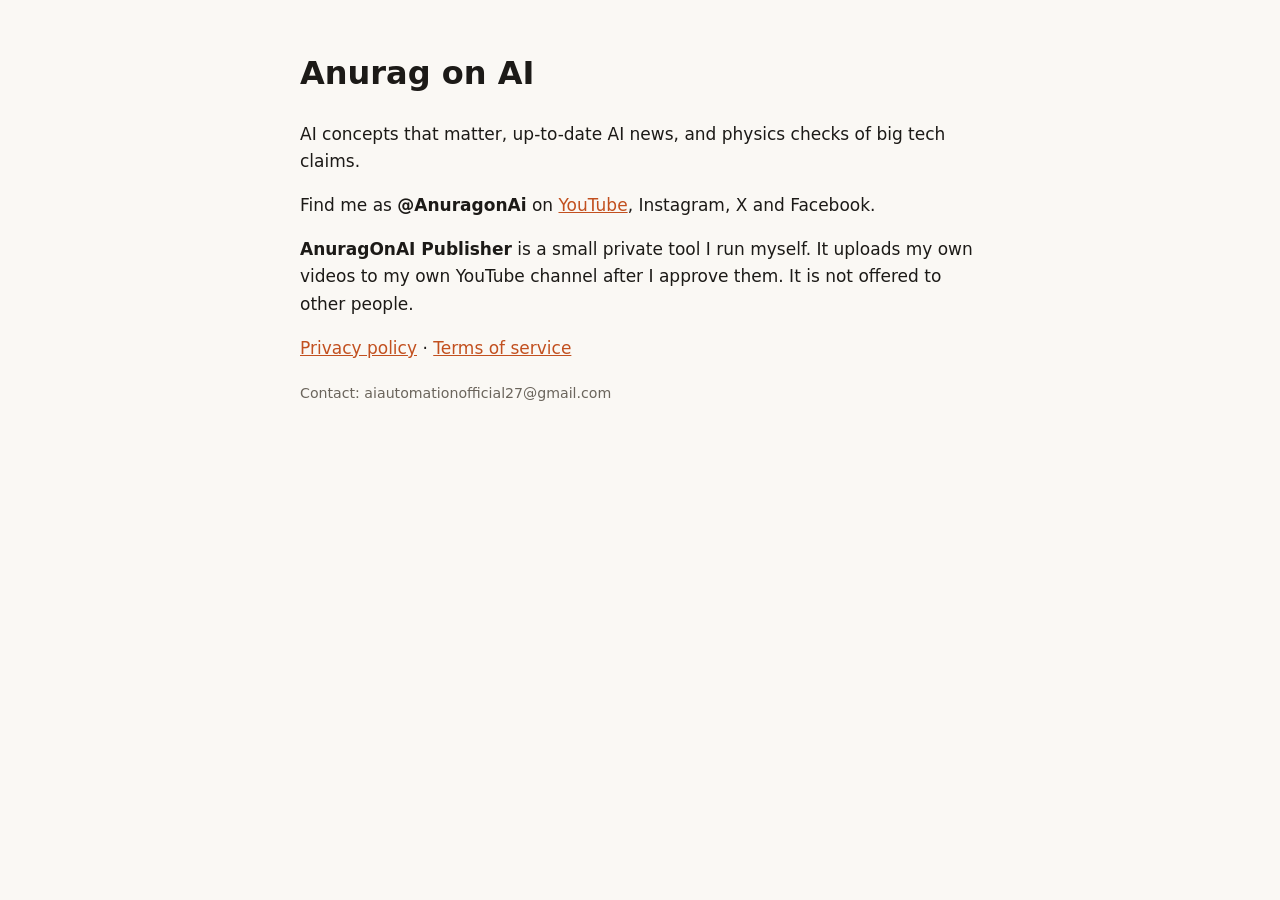
==== index.html @ 97a0ee50 "AnuragOnAI site: homepage, privacy policy, terms" ====
<!doctype html><html lang="en"><head><meta charset="utf-8"><meta name="viewport" content="width=device-width,initial-scale=1">
<title>Anurag on AI</title>
<style>body{font:17px/1.6 system-ui,sans-serif;max-width:680px;margin:48px auto;padding:0 20px;color:#1c1a17;background:#faf8f4}h1{font-size:32px}a{color:#c2501f}small{color:#6b655c}</style></head><body>
<h1>Anurag on AI</h1>
<p>AI concepts that matter, up-to-date AI news, and physics checks of big tech claims.</p>
<p>Find me as <strong>@AnuragonAi</strong> on <a href="https://www.youtube.com/@AnuragonAi">YouTube</a>, Instagram, X and Facebook.</p>
<p><strong>AnuragOnAI Publisher</strong> is a small private tool I run myself. It uploads my own videos to my own YouTube channel after I approve them. It is not offered to other people.</p>
<p><a href="privacy.html">Privacy policy</a> · <a href="terms.html">Terms of service</a></p>
<small>Contact: aiautomationofficial27@gmail.com</small></body></html>
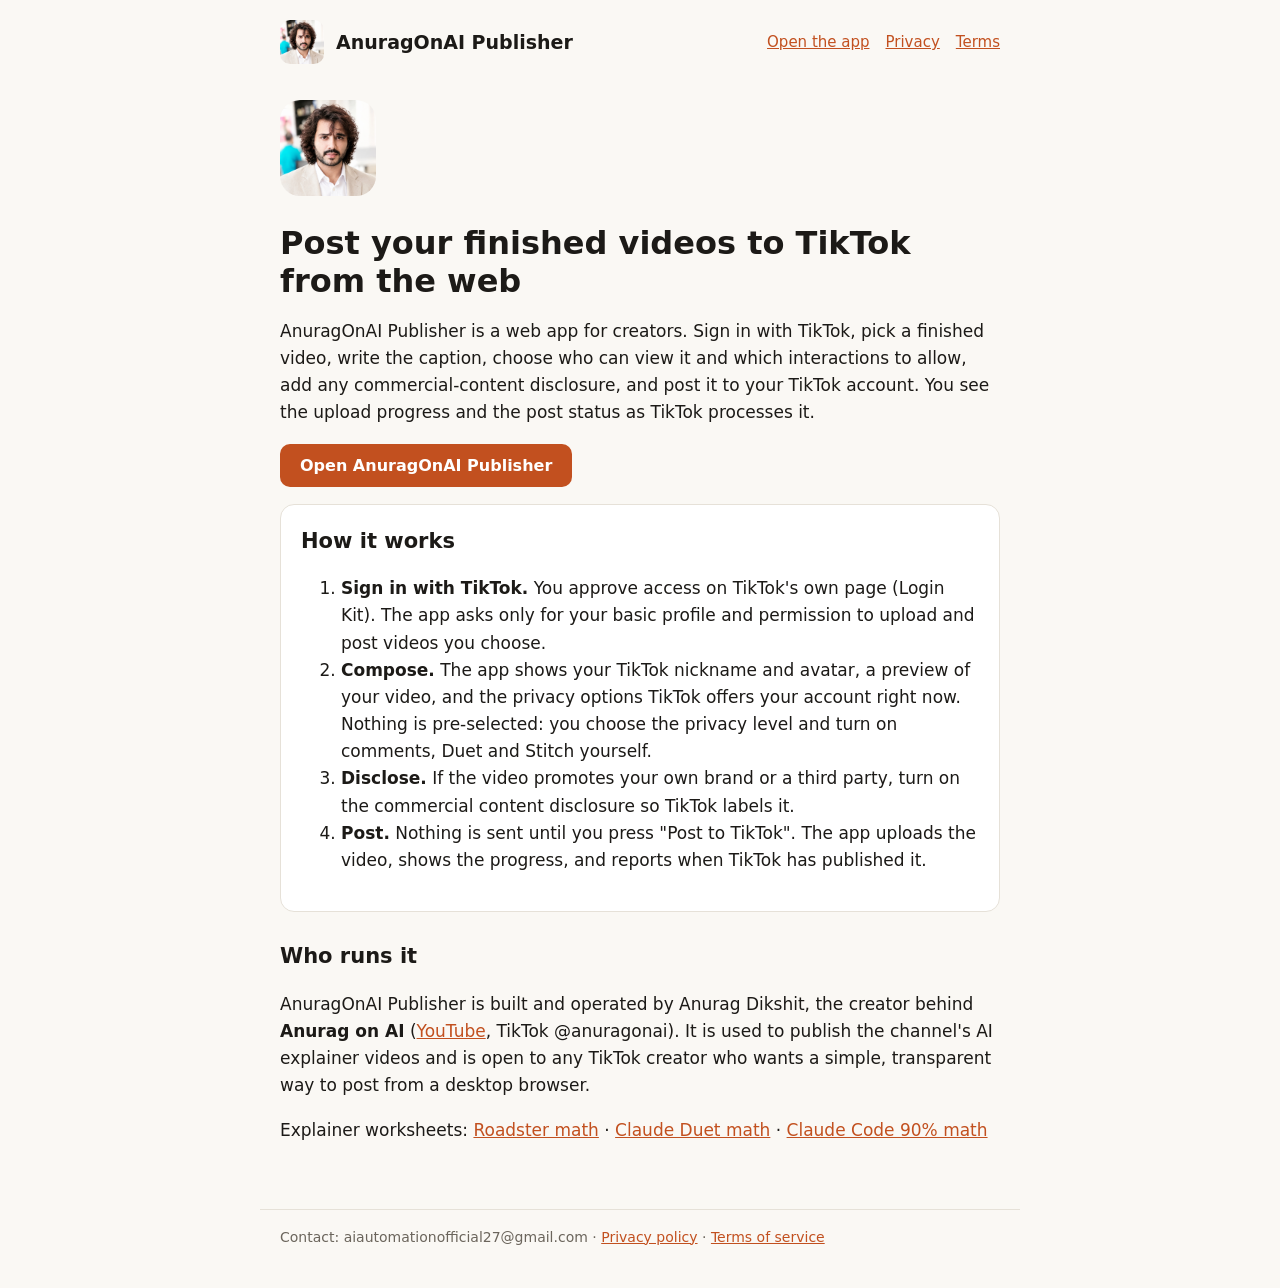
==== commit 01bd611e: "AnuragOnAI Publisher web app for TikTok + one icon as logo/favicon on every page Co-Authored-By: Cla" ====
--- a/index.html
+++ b/index.html
@@ -1,9 +1,27 @@
 <!doctype html><html lang="en"><head><meta charset="utf-8"><meta name="viewport" content="width=device-width,initial-scale=1">
-<title>Anurag on AI</title>
-<style>body{font:17px/1.6 system-ui,sans-serif;max-width:680px;margin:48px auto;padding:0 20px;color:#1c1a17;background:#faf8f4}h1{font-size:32px}a{color:#c2501f}small{color:#6b655c}</style></head><body>
-<h1>Anurag on AI</h1>
-<p>AI concepts that matter, up-to-date AI news, and physics checks of big tech claims.</p>
-<p>Find me as <strong>@AnuragonAi</strong> on <a href="https://www.youtube.com/@AnuragonAi">YouTube</a>, Instagram, X and Facebook.</p>
-<p><strong>AnuragOnAI Publisher</strong> is a small private tool I run myself. It uploads my own videos to my own YouTube channel after I approve them. It is not offered to other people.</p>
-<p><a href="privacy.html">Privacy policy</a> · <a href="terms.html">Terms of service</a></p>
-<small>Contact: aiautomationofficial27@gmail.com</small></body></html>
+<title>AnuragOnAI Publisher</title>
+<meta name="description" content="AnuragOnAI Publisher: sign in with TikTok and post your finished videos to your TikTok account, with the privacy, interaction and disclosure settings you choose.">
+<link rel="icon" href="favicon.ico" sizes="48x48"><link rel="icon" type="image/png" sizes="32x32" href="favicon-32.png"><link rel="apple-touch-icon" href="apple-touch-icon.png">
+<link rel="stylesheet" href="site.css"></head><body>
+<header class="top"><img class="logo" src="logo-256.png" alt="AnuragOnAI Publisher icon"><a class="brand" href="./">AnuragOnAI Publisher</a>
+<nav><a href="publisher/">Open the app</a><a href="privacy.html">Privacy</a><a href="terms.html">Terms</a></nav></header>
+<main>
+<img class="hero-icon" src="logo-256.png" alt="">
+<h1>Post your finished videos to TikTok from the web</h1>
+<p>AnuragOnAI Publisher is a web app for creators. Sign in with TikTok, pick a finished video, write the caption, choose who can view it and which interactions to allow, add any commercial-content disclosure, and post it to your TikTok account. You see the upload progress and the post status as TikTok processes it.</p>
+<p><a class="btn" href="publisher/">Open AnuragOnAI Publisher</a></p>
+<div class="card">
+<h2 style="margin-top:0">How it works</h2>
+<ol>
+<li><strong>Sign in with TikTok.</strong> You approve access on TikTok's own page (Login Kit). The app asks only for your basic profile and permission to upload and post videos you choose.</li>
+<li><strong>Compose.</strong> The app shows your TikTok nickname and avatar, a preview of your video, and the privacy options TikTok offers your account right now. Nothing is pre-selected: you choose the privacy level and turn on comments, Duet and Stitch yourself.</li>
+<li><strong>Disclose.</strong> If the video promotes your own brand or a third party, turn on the commercial content disclosure so TikTok labels it.</li>
+<li><strong>Post.</strong> Nothing is sent until you press "Post to TikTok". The app uploads the video, shows the progress, and reports when TikTok has published it.</li>
+</ol>
+</div>
+<h2>Who runs it</h2>
+<p>AnuragOnAI Publisher is built and operated by Anurag Dikshit, the creator behind <strong>Anurag on AI</strong> (<a href="https://www.youtube.com/@AnuragonAi">YouTube</a>, TikTok @anuragonai). It is used to publish the channel's AI explainer videos and is open to any TikTok creator who wants a simple, transparent way to post from a desktop browser.</p>
+<p>Explainer worksheets: <a href="roadster-math.html">Roadster math</a> · <a href="duet-math.html">Claude Duet math</a> · <a href="claude-code-90-math.html">Claude Code 90% math</a></p>
+</main>
+<footer>Contact: aiautomationofficial27@gmail.com · <a href="privacy.html">Privacy policy</a> · <a href="terms.html">Terms of service</a></footer>
+</body></html>
--- a/site.css
+++ b/site.css
@@ -0,0 +1,20 @@
+:root{--ink:#1c1a17;--muted:#6b655c;--bg:#faf8f4;--card:#fff;--line:#e6e1d8;--accent:#c2501f;--accent-ink:#fff;--ok:#2f7d4f;--warn:#9a5b00;--bad:#b3261e}
+*{box-sizing:border-box}
+body{font:17px/1.6 system-ui,-apple-system,"Segoe UI",sans-serif;margin:0;color:var(--ink);background:var(--bg)}
+a{color:var(--accent)}
+.top{display:flex;align-items:center;gap:12px;max-width:760px;margin:0 auto;padding:20px 20px 0}
+.top img.logo{width:44px;height:44px;border-radius:10px}
+.top .brand{font-weight:700;font-size:19px;text-decoration:none;color:var(--ink)}
+.top nav{margin-left:auto;display:flex;gap:16px;font-size:15px}
+main{max-width:760px;margin:0 auto;padding:12px 20px 48px}
+h1{font-size:32px;line-height:1.2;margin:28px 0 12px}
+h2{font-size:21px;margin:28px 0 8px}
+small,.muted{color:var(--muted)}
+footer{max-width:760px;margin:0 auto;padding:16px 20px 40px;color:var(--muted);font-size:14px;border-top:1px solid var(--line)}
+.card{background:var(--card);border:1px solid var(--line);border-radius:14px;padding:20px;margin:16px 0}
+.btn{display:inline-flex;align-items:center;gap:8px;border:0;border-radius:10px;padding:12px 20px;font:600 16px system-ui,sans-serif;cursor:pointer;background:var(--accent);color:var(--accent-ink);text-decoration:none}
+.btn.dark{background:#111;color:#fff}
+.btn.ghost{background:transparent;color:var(--ink);border:1px solid var(--line)}
+.btn:disabled{opacity:.45;cursor:not-allowed}
+.hero-icon{width:96px;height:96px;border-radius:20px;display:block;margin-top:24px}
+@media (max-width:520px){.top nav{gap:10px;font-size:14px}h1{font-size:26px}}
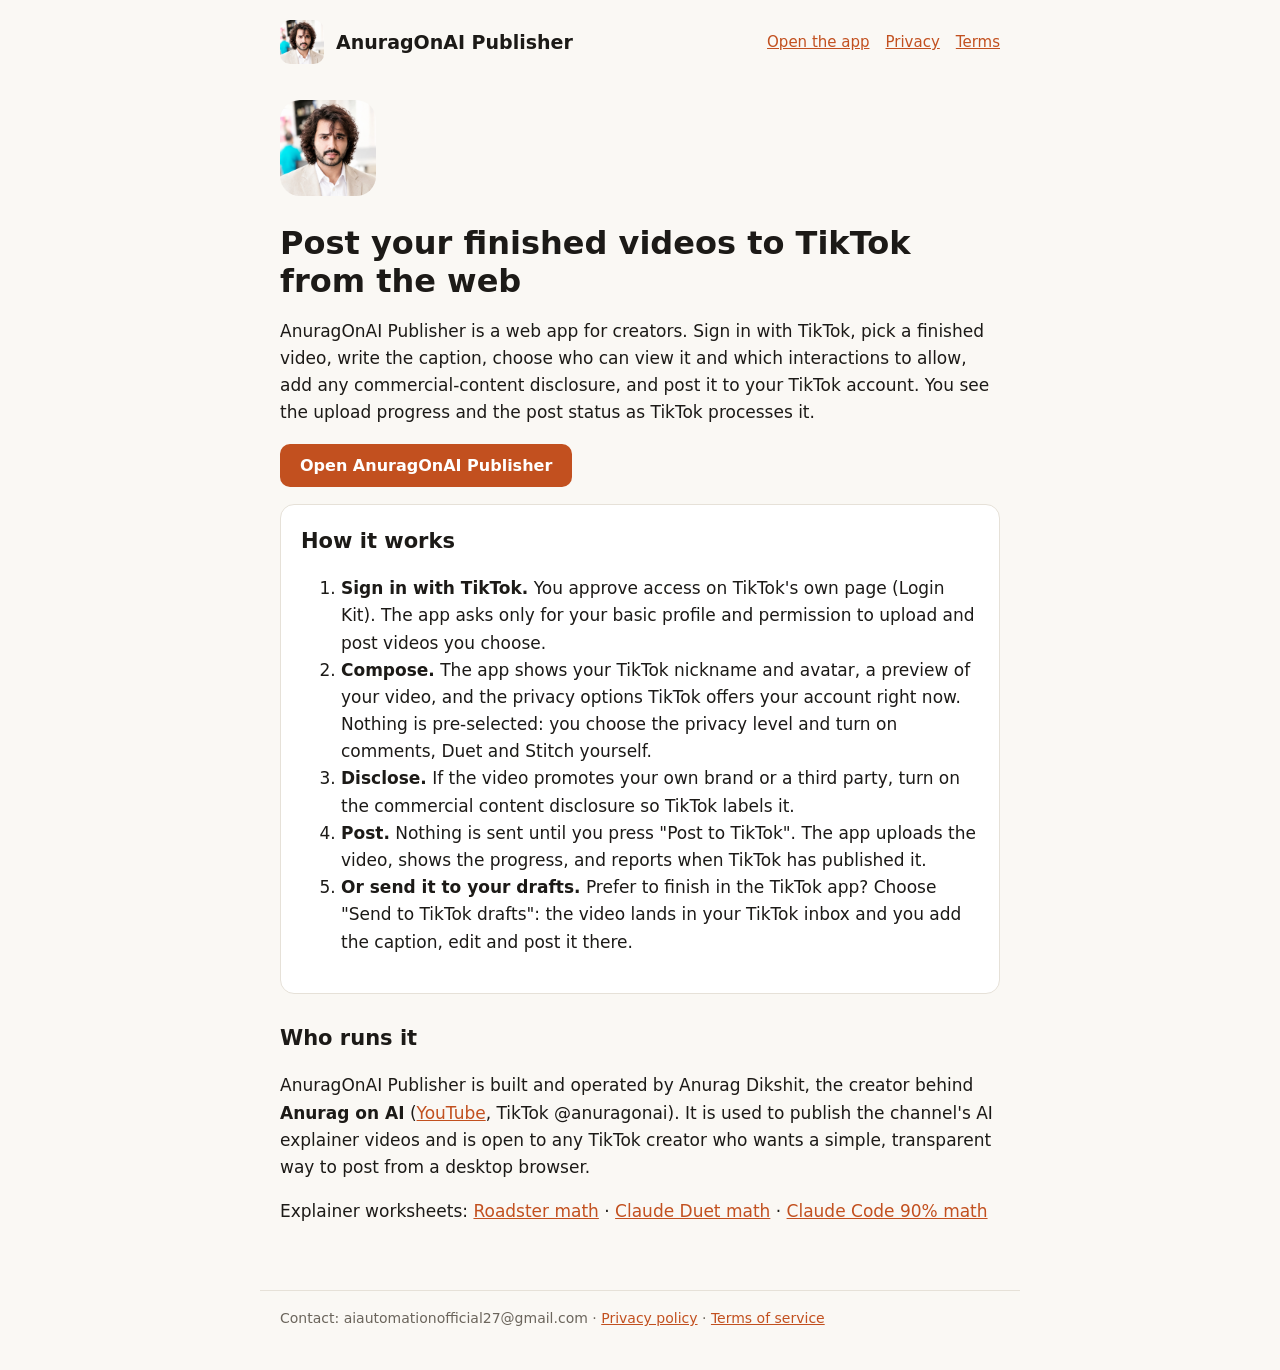
==== commit 9cb6abf2: "Publisher: Send to TikTok drafts mode (video.upload) Co-Authored-By: Claude Opus 5.5 <noreply@anthro" ====
--- a/index.html
+++ b/index.html
@@ -17,6 +17,7 @@
 <li><strong>Compose.</strong> The app shows your TikTok nickname and avatar, a preview of your video, and the privacy options TikTok offers your account right now. Nothing is pre-selected: you choose the privacy level and turn on comments, Duet and Stitch yourself.</li>
 <li><strong>Disclose.</strong> If the video promotes your own brand or a third party, turn on the commercial content disclosure so TikTok labels it.</li>
 <li><strong>Post.</strong> Nothing is sent until you press "Post to TikTok". The app uploads the video, shows the progress, and reports when TikTok has published it.</li>
+<li><strong>Or send it to your drafts.</strong> Prefer to finish in the TikTok app? Choose "Send to TikTok drafts": the video lands in your TikTok inbox and you add the caption, edit and post it there.</li>
 </ol>
 </div>
 <h2>Who runs it</h2>
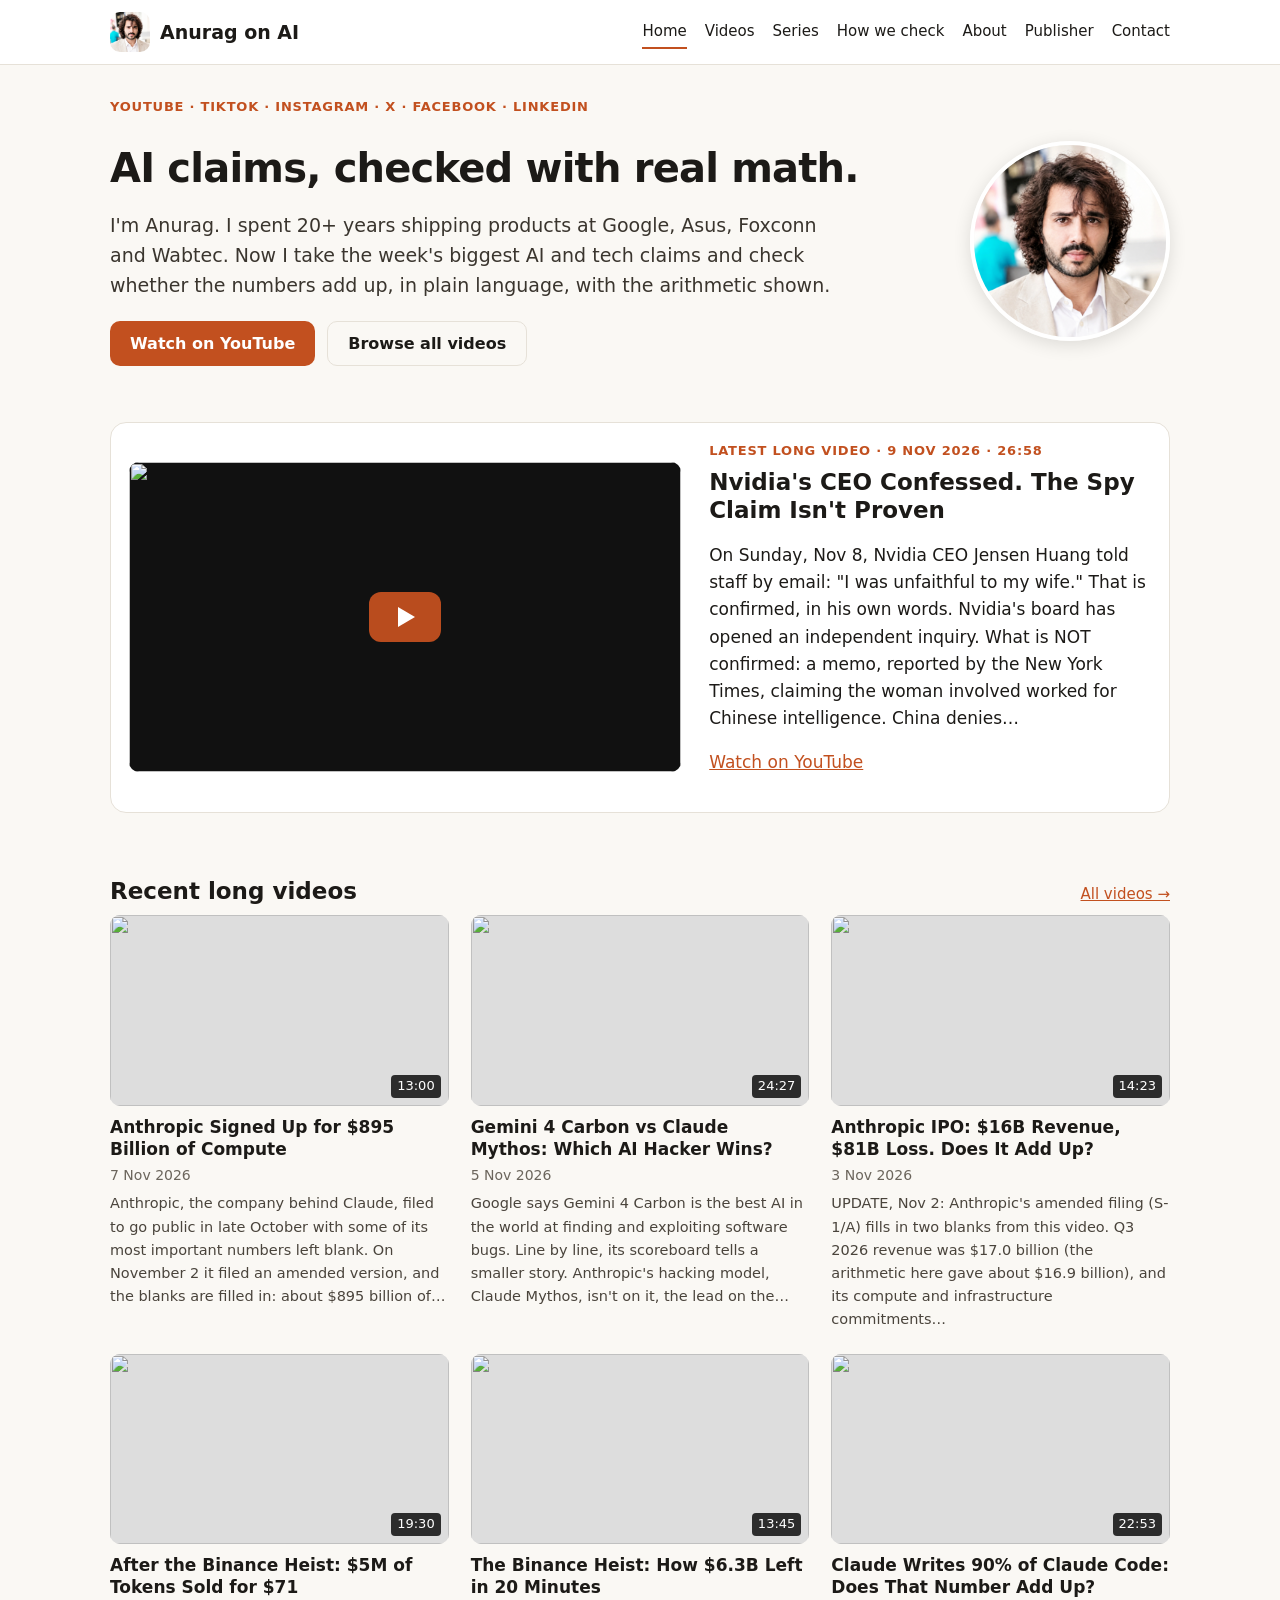
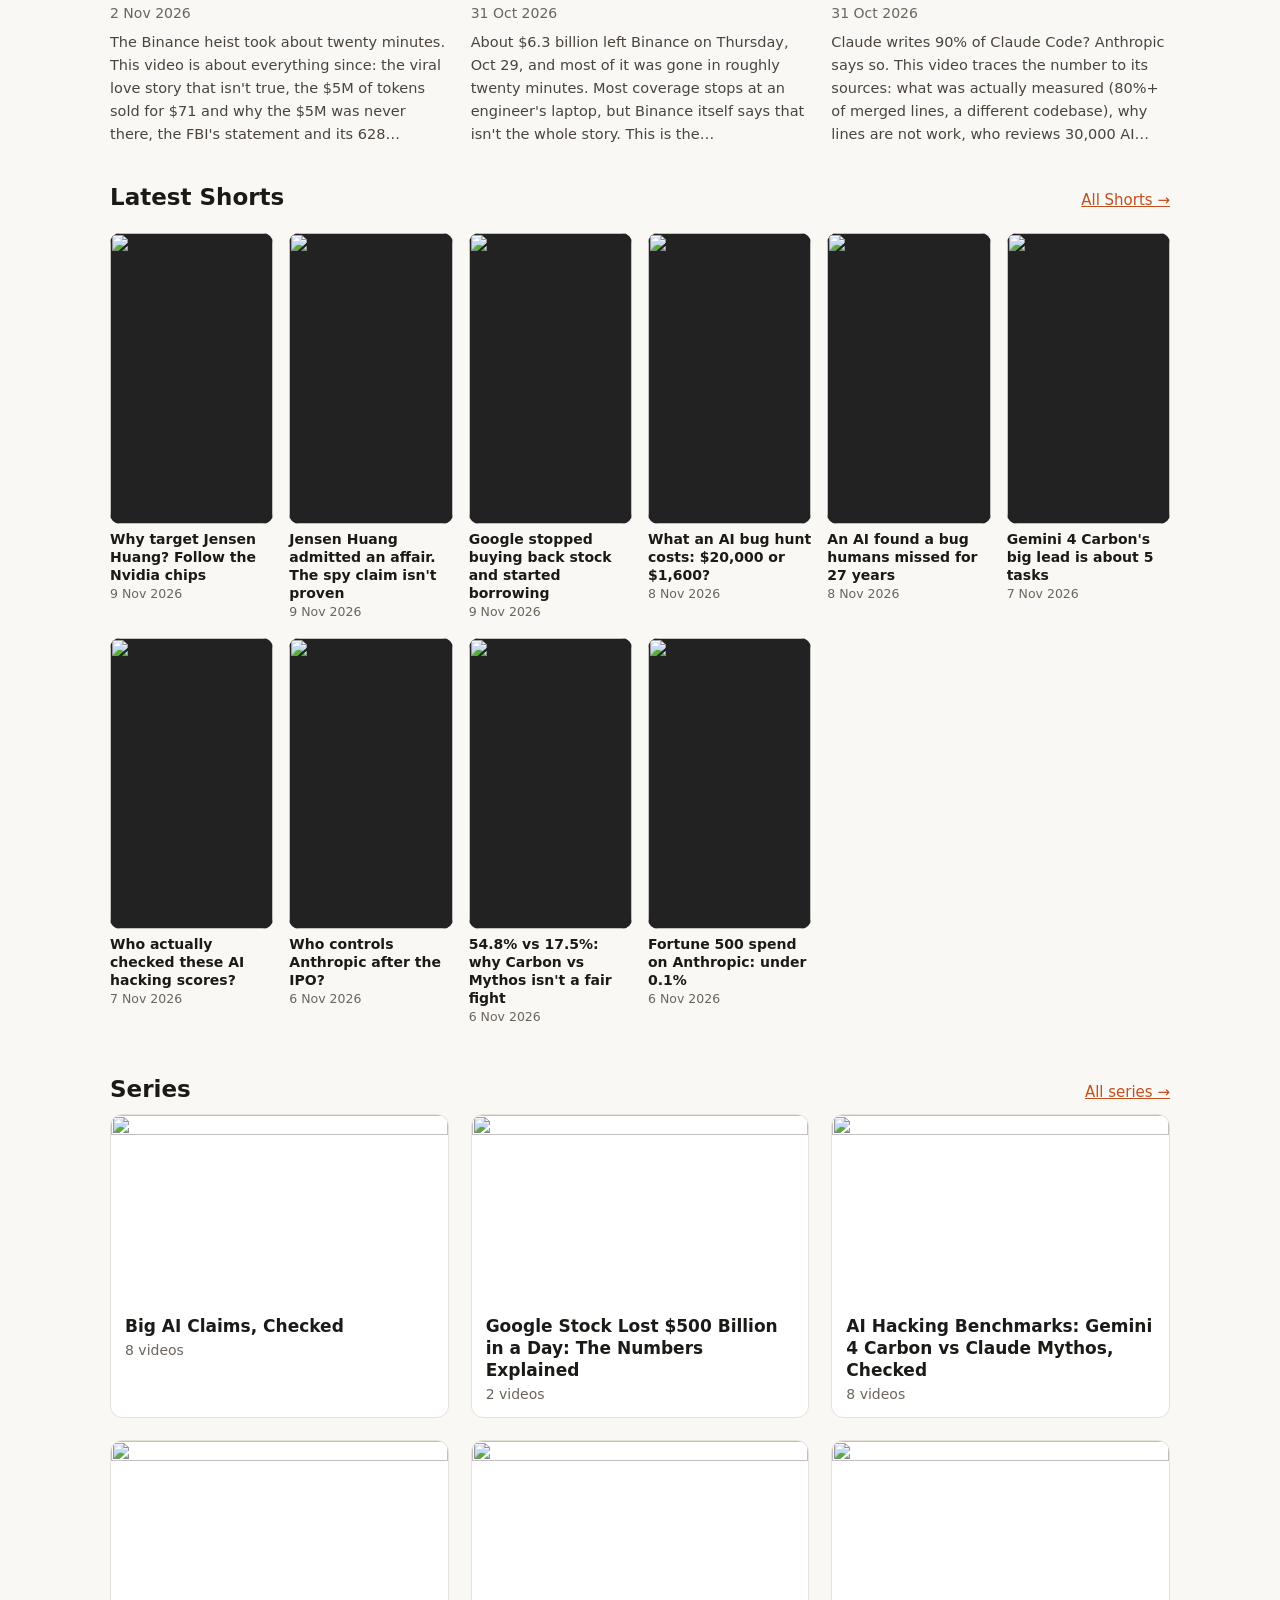
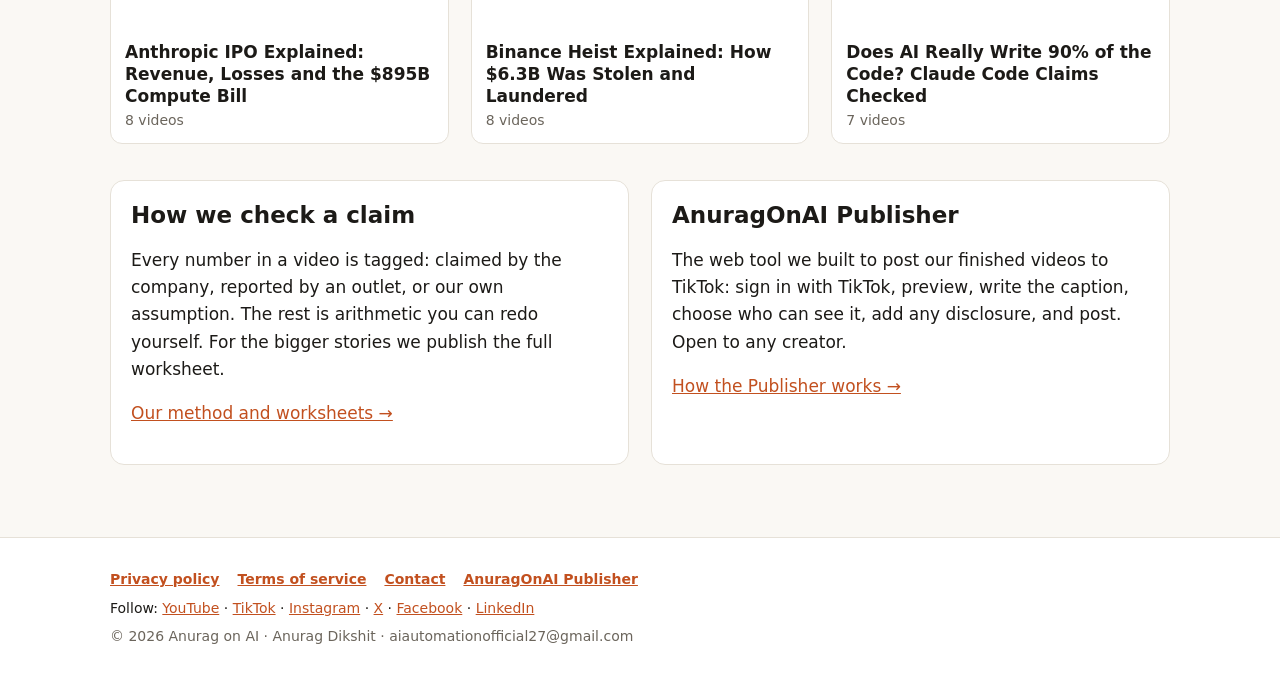
==== commit 4556191f: "Full multi-page site: home, videos, series, method, about, contact, Publisher page; shared header/fo" ====
--- a/index.html
+++ b/index.html
@@ -1,28 +1,16 @@
-<!doctype html><html lang="en"><head><meta charset="utf-8"><meta name="viewport" content="width=device-width,initial-scale=1">
-<title>AnuragOnAI Publisher</title>
-<meta name="description" content="AnuragOnAI Publisher: sign in with TikTok and post your finished videos to your TikTok account, with the privacy, interaction and disclosure settings you choose.">
-<link rel="icon" href="favicon.ico" sizes="48x48"><link rel="icon" type="image/png" sizes="32x32" href="favicon-32.png"><link rel="apple-touch-icon" href="apple-touch-icon.png">
-<link rel="stylesheet" href="site.css"></head><body>
-<header class="top"><img class="logo" src="logo-256.png" alt="AnuragOnAI Publisher icon"><a class="brand" href="./">AnuragOnAI Publisher</a>
-<nav><a href="publisher/">Open the app</a><a href="privacy.html">Privacy</a><a href="terms.html">Terms</a></nav></header>
-<main>
-<img class="hero-icon" src="logo-256.png" alt="">
-<h1>Post your finished videos to TikTok from the web</h1>
-<p>AnuragOnAI Publisher is a web app for creators. Sign in with TikTok, pick a finished video, write the caption, choose who can view it and which interactions to allow, add any commercial-content disclosure, and post it to your TikTok account. You see the upload progress and the post status as TikTok processes it.</p>
-<p><a class="btn" href="publisher/">Open AnuragOnAI Publisher</a></p>
-<div class="card">
-<h2 style="margin-top:0">How it works</h2>
-<ol>
-<li><strong>Sign in with TikTok.</strong> You approve access on TikTok's own page (Login Kit). The app asks only for your basic profile and permission to upload and post videos you choose.</li>
-<li><strong>Compose.</strong> The app shows your TikTok nickname and avatar, a preview of your video, and the privacy options TikTok offers your account right now. Nothing is pre-selected: you choose the privacy level and turn on comments, Duet and Stitch yourself.</li>
-<li><strong>Disclose.</strong> If the video promotes your own brand or a third party, turn on the commercial content disclosure so TikTok labels it.</li>
-<li><strong>Post.</strong> Nothing is sent until you press "Post to TikTok". The app uploads the video, shows the progress, and reports when TikTok has published it.</li>
-<li><strong>Or send it to your drafts.</strong> Prefer to finish in the TikTok app? Choose "Send to TikTok drafts": the video lands in your TikTok inbox and you add the caption, edit and post it there.</li>
-</ol>
-</div>
-<h2>Who runs it</h2>
-<p>AnuragOnAI Publisher is built and operated by Anurag Dikshit, the creator behind <strong>Anurag on AI</strong> (<a href="https://www.youtube.com/@AnuragonAi">YouTube</a>, TikTok @anuragonai). It is used to publish the channel's AI explainer videos and is open to any TikTok creator who wants a simple, transparent way to post from a desktop browser.</p>
-<p>Explainer worksheets: <a href="roadster-math.html">Roadster math</a> · <a href="duet-math.html">Claude Duet math</a> · <a href="claude-code-90-math.html">Claude Code 90% math</a></p>
-</main>
-<footer>Contact: aiautomationofficial27@gmail.com · <a href="privacy.html">Privacy policy</a> · <a href="terms.html">Terms of service</a></footer>
-</body></html>
+<!doctype html><html lang="en"><head><meta charset="utf-8"><meta name="viewport" content="width=device-width,initial-scale=1"><title>Anurag on AI: AI claims, checked with real math</title><meta name="description" content="Anurag on AI explains the week&#x27;s big AI and tech claims and checks whether the numbers add up. Long explainers, 60-second Shorts and the worksheets behind them."><meta property="og:title" content="Anurag on AI: AI claims, checked with real math"><meta property="og:description" content="Anurag on AI explains the week&#x27;s big AI and tech claims and checks whether the numbers add up. Long explainers, 60-second Shorts and the worksheets behind them."><meta property="og:image" content="https://reenadikshit21-cpu.github.io/anuragonai-site/app-icon-1024.png"><link rel="icon" href="favicon.ico" sizes="48x48"><link rel="icon" type="image/png" sizes="32x32" href="favicon-32.png"><link rel="apple-touch-icon" href="apple-touch-icon.png"><link rel="stylesheet" href="site.css"></head><body><header class="site"><div class="wrap bar"><a class="brand" href="index.html"><img src="logo-256.png" alt="" width="40" height="40"><span>Anurag on AI</span></a><nav aria-label="Main"><a href="index.html" aria-current=page>Home</a><a href="videos.html">Videos</a><a href="series.html">Series</a><a href="method.html">How we check</a><a href="about.html">About</a><a href="publisher-tool.html">Publisher</a><a href="contact.html">Contact</a></nav></div></header><main class="wrap"><section class="hero"><div><p class="kicker">YouTube · TikTok · Instagram · X · Facebook · LinkedIn</p>
+<h1>AI claims, checked with real math.</h1>
+<p class="lead">I'm Anurag. I spent 20+ years shipping products at Google, Asus, Foxconn and Wabtec. Now I take the week's biggest AI and tech claims and check whether the numbers add up, in plain language, with the arithmetic shown.</p>
+<p class="ctas"><a class="btn" href="https://www.youtube.com/@AnuragonAi">Watch on YouTube</a><a class="btn ghost" href="videos.html">Browse all videos</a></p></div>
+<img class="portrait" src="logo-256.png" alt="Anurag Dikshit" width="200" height="200"></section>
+<div class="feature"><a class="play" data-id="zOhLMAU_YYc" data-title="Nvidia&#x27;s CEO Confessed. The Spy Claim Isn&#x27;t Proven" href="https://www.youtube.com/watch?v=zOhLMAU_YYc"><img src="https://i.ytimg.com/vi/zOhLMAU_YYc/hqdefault.jpg" alt=""><span class="pbtn" aria-hidden="true"></span><span class="sr">Play: Nvidia&#x27;s CEO Confessed. The Spy Claim Isn&#x27;t Proven</span></a><div class="ftxt"><p class="kicker">Latest long video · 9 Nov 2026 · 26:58</p><h2>Nvidia&#x27;s CEO Confessed. The Spy Claim Isn&#x27;t Proven</h2><p>On Sunday, Nov 8, Nvidia CEO Jensen Huang told staff by email: &quot;I was unfaithful to my wife.&quot; That is confirmed, in his own words. Nvidia&#x27;s board has opened an independent inquiry. What is NOT confirmed: a memo, reported by the New York Times, claiming the woman involved worked for Chinese intelligence. China denies…</p><p><a href="https://www.youtube.com/watch?v=zOhLMAU_YYc">Watch on YouTube</a></p></div></div>
+<section><div class="sh"><h2>Recent long videos</h2><a href="videos.html">All videos →</a></div><div class="grid3"><article class="vcard"><a href="https://www.youtube.com/watch?v=y8YmtbZO9ZE" class="vthumb"><img loading="lazy" src="https://i.ytimg.com/vi/y8YmtbZO9ZE/hqdefault.jpg" alt=""><span class="dur">13:00</span></a><h3><a href="https://www.youtube.com/watch?v=y8YmtbZO9ZE">Anthropic Signed Up for $895 Billion of Compute</a></h3><p class="meta">7 Nov 2026</p><p class="vd">Anthropic, the company behind Claude, filed to go public in late October with some of its most important numbers left blank. On November 2 it filed an amended version, and the blanks are filled in: about $895 billion of…</p></article><article class="vcard"><a href="https://www.youtube.com/watch?v=vHM95nYr9iI" class="vthumb"><img loading="lazy" src="https://i.ytimg.com/vi/vHM95nYr9iI/hqdefault.jpg" alt=""><span class="dur">24:27</span></a><h3><a href="https://www.youtube.com/watch?v=vHM95nYr9iI">Gemini 4 Carbon vs Claude Mythos: Which AI Hacker Wins?</a></h3><p class="meta">5 Nov 2026</p><p class="vd">Google says Gemini 4 Carbon is the best AI in the world at finding and exploiting software bugs. Line by line, its scoreboard tells a smaller story. Anthropic&#x27;s hacking model, Claude Mythos, isn&#x27;t on it, the lead on the…</p></article><article class="vcard"><a href="https://www.youtube.com/watch?v=ThDV3NoQKyk" class="vthumb"><img loading="lazy" src="https://i.ytimg.com/vi/ThDV3NoQKyk/hqdefault.jpg" alt=""><span class="dur">14:23</span></a><h3><a href="https://www.youtube.com/watch?v=ThDV3NoQKyk">Anthropic IPO: $16B Revenue, $81B Loss. Does It Add Up?</a></h3><p class="meta">3 Nov 2026</p><p class="vd">UPDATE, Nov 2: Anthropic&#x27;s amended filing (S-1/A) fills in two blanks from this video. Q3 2026 revenue was $17.0 billion (the arithmetic here gave about $16.9 billion), and its compute and infrastructure commitments…</p></article><article class="vcard"><a href="https://www.youtube.com/watch?v=kJQIQ7Bv3Q0" class="vthumb"><img loading="lazy" src="https://i.ytimg.com/vi/kJQIQ7Bv3Q0/hqdefault.jpg" alt=""><span class="dur">19:30</span></a><h3><a href="https://www.youtube.com/watch?v=kJQIQ7Bv3Q0">After the Binance Heist: $5M of Tokens Sold for $71</a></h3><p class="meta">2 Nov 2026</p><p class="vd">The Binance heist took about twenty minutes. This video is about everything since: the viral love story that isn&#x27;t true, the $5M of tokens sold for $71 and why the $5M was never there, the FBI&#x27;s statement and its 628…</p></article><article class="vcard"><a href="https://www.youtube.com/watch?v=0Gv602lClns" class="vthumb"><img loading="lazy" src="https://i.ytimg.com/vi/0Gv602lClns/hqdefault.jpg" alt=""><span class="dur">13:45</span></a><h3><a href="https://www.youtube.com/watch?v=0Gv602lClns">The Binance Heist: How $6.3B Left in 20 Minutes</a></h3><p class="meta">31 Oct 2026</p><p class="vd">About $6.3 billion left Binance on Thursday, Oct 29, and most of it was gone in roughly twenty minutes. Most coverage stops at an engineer&#x27;s laptop, but Binance itself says that isn&#x27;t the whole story. This is the…</p></article><article class="vcard"><a href="https://www.youtube.com/watch?v=VnpCh8Jc2lA" class="vthumb"><img loading="lazy" src="https://i.ytimg.com/vi/VnpCh8Jc2lA/hqdefault.jpg" alt=""><span class="dur">22:53</span></a><h3><a href="https://www.youtube.com/watch?v=VnpCh8Jc2lA">Claude Writes 90% of Claude Code: Does That Number Add Up?</a></h3><p class="meta">31 Oct 2026</p><p class="vd">Claude writes 90% of Claude Code? Anthropic says so. This video traces the number to its sources: what was actually measured (80%+ of merged lines, a different codebase), why lines are not work, who reviews 30,000 AI…</p></article></div></section>
+<section><div class="sh"><h2>Latest Shorts</h2><a href="videos.html#shorts">All Shorts →</a></div><div class="shorts"><a class="short" href="https://www.youtube.com/shorts/DaBBKe_XmJc"><span class="sthumb"><img loading="lazy" src="https://i.ytimg.com/vi/DaBBKe_XmJc/hqdefault.jpg" alt=""></span><span class="st">Why target Jensen Huang? Follow the Nvidia chips</span><span class="meta">9 Nov 2026</span></a><a class="short" href="https://www.youtube.com/shorts/ZQFc22GD3X8"><span class="sthumb"><img loading="lazy" src="https://i.ytimg.com/vi/ZQFc22GD3X8/hqdefault.jpg" alt=""></span><span class="st">Jensen Huang admitted an affair. The spy claim isn&#x27;t proven</span><span class="meta">9 Nov 2026</span></a><a class="short" href="https://www.youtube.com/shorts/UEhFuaYaICc"><span class="sthumb"><img loading="lazy" src="https://i.ytimg.com/vi/UEhFuaYaICc/hqdefault.jpg" alt=""></span><span class="st">Google stopped buying back stock and started borrowing</span><span class="meta">9 Nov 2026</span></a><a class="short" href="https://www.youtube.com/shorts/iizQSZDIVes"><span class="sthumb"><img loading="lazy" src="https://i.ytimg.com/vi/iizQSZDIVes/hqdefault.jpg" alt=""></span><span class="st">What an AI bug hunt costs: $20,000 or $1,600?</span><span class="meta">8 Nov 2026</span></a><a class="short" href="https://www.youtube.com/shorts/k6GkEIB1sEw"><span class="sthumb"><img loading="lazy" src="https://i.ytimg.com/vi/k6GkEIB1sEw/hqdefault.jpg" alt=""></span><span class="st">An AI found a bug humans missed for 27 years</span><span class="meta">8 Nov 2026</span></a><a class="short" href="https://www.youtube.com/shorts/yxmQCfiI8k0"><span class="sthumb"><img loading="lazy" src="https://i.ytimg.com/vi/yxmQCfiI8k0/hqdefault.jpg" alt=""></span><span class="st">Gemini 4 Carbon&#x27;s big lead is about 5 tasks</span><span class="meta">7 Nov 2026</span></a><a class="short" href="https://www.youtube.com/shorts/m5mbBCRRQXs"><span class="sthumb"><img loading="lazy" src="https://i.ytimg.com/vi/m5mbBCRRQXs/hqdefault.jpg" alt=""></span><span class="st">Who actually checked these AI hacking scores?</span><span class="meta">7 Nov 2026</span></a><a class="short" href="https://www.youtube.com/shorts/oJxrVqeBl_Y"><span class="sthumb"><img loading="lazy" src="https://i.ytimg.com/vi/oJxrVqeBl_Y/hqdefault.jpg" alt=""></span><span class="st">Who controls Anthropic after the IPO?</span><span class="meta">6 Nov 2026</span></a><a class="short" href="https://www.youtube.com/shorts/1lFtfKCfDmU"><span class="sthumb"><img loading="lazy" src="https://i.ytimg.com/vi/1lFtfKCfDmU/hqdefault.jpg" alt=""></span><span class="st">54.8% vs 17.5%: why Carbon vs Mythos isn&#x27;t a fair fight</span><span class="meta">6 Nov 2026</span></a><a class="short" href="https://www.youtube.com/shorts/Rc79nc2pZO0"><span class="sthumb"><img loading="lazy" src="https://i.ytimg.com/vi/Rc79nc2pZO0/hqdefault.jpg" alt=""></span><span class="st">Fortune 500 spend on Anthropic: under 0.1%</span><span class="meta">6 Nov 2026</span></a></div></section>
+<section><div class="sh"><h2>Series</h2><a href="series.html">All series →</a></div><div class="grid3"><a class="scard" href="series.html#big-ai-claims-checked"><img loading="lazy" src="https://i.ytimg.com/vi/pkUtqZX2dxc/hqdefault.jpg" alt=""><span class="t">Big AI Claims, Checked</span><span class="meta">8 videos</span></a><a class="scard" href="series.html#google-stock-lost-500-billion-in-a-day-the-numbe"><img loading="lazy" src="https://i.ytimg.com/vi/BDz3wcYqrko/hqdefault.jpg" alt=""><span class="t">Google Stock Lost $500 Billion in a Day: The Numbers Explained</span><span class="meta">2 videos</span></a><a class="scard" href="series.html#ai-hacking-benchmarks-gemini-4-carbon-vs-claude-"><img loading="lazy" src="https://i.ytimg.com/vi/vHM95nYr9iI/hqdefault.jpg" alt=""><span class="t">AI Hacking Benchmarks: Gemini 4 Carbon vs Claude Mythos, Checked</span><span class="meta">8 videos</span></a><a class="scard" href="series.html#anthropic-ipo-explained-revenue-losses-and-the-8"><img loading="lazy" src="https://i.ytimg.com/vi/ThDV3NoQKyk/hqdefault.jpg" alt=""><span class="t">Anthropic IPO Explained: Revenue, Losses and the $895B Compute Bill</span><span class="meta">8 videos</span></a><a class="scard" href="series.html#binance-heist-explained-how-6-3b-was-stolen-and-"><img loading="lazy" src="https://i.ytimg.com/vi/0Gv602lClns/hqdefault.jpg" alt=""><span class="t">Binance Heist Explained: How $6.3B Was Stolen and Laundered</span><span class="meta">8 videos</span></a><a class="scard" href="series.html#does-ai-really-write-90-of-the-code-claude-code-"><img loading="lazy" src="https://i.ytimg.com/vi/VnpCh8Jc2lA/hqdefault.jpg" alt=""><span class="t">Does AI Really Write 90% of the Code? Claude Code Claims Checked</span><span class="meta">7 videos</span></a></div></section>
+<section class="split"><div class="card"><h2>How we check a claim</h2><p>Every number in a video is tagged: claimed by the company, reported by an outlet, or our own assumption. The rest is arithmetic you can redo yourself. For the bigger stories we publish the full worksheet.</p><p><a href="method.html">Our method and worksheets →</a></p></div>
+<div class="card"><h2>AnuragOnAI Publisher</h2><p>The web tool we built to post our finished videos to TikTok: sign in with TikTok, preview, write the caption, choose who can see it, add any disclosure, and post. Open to any creator.</p><p><a href="publisher-tool.html">How the Publisher works →</a></p></div></section></main><footer class="site"><div class="wrap"><p class="fl"><a href="privacy.html">Privacy policy</a><a href="terms.html">Terms of service</a><a href="contact.html">Contact</a><a href="publisher-tool.html">AnuragOnAI Publisher</a></p><p>Follow: <a href="https://www.youtube.com/@AnuragonAi" rel="me">YouTube</a> · <a href="https://www.tiktok.com/@anuragonai" rel="me">TikTok</a> · <a href="https://www.instagram.com/anuragonai/" rel="me">Instagram</a> · <a href="https://x.com/AnuragonAi" rel="me">X</a> · <a href="https://www.facebook.com/profile.php?id=61595497713023" rel="me">Facebook</a> · <a href="https://www.linkedin.com/company/anuragonai" rel="me">LinkedIn</a></p><p class="muted">© 2026 Anurag on AI · Anurag Dikshit · aiautomationofficial27@gmail.com</p></div></footer><script>
+document.querySelectorAll('a.play[data-id]').forEach(a=>a.addEventListener('click',ev=>{ev.preventDefault();
+const f=document.createElement('iframe');f.src='https://www.youtube-nocookie.com/embed/'+a.dataset.id+'?autoplay=1&rel=0';
+f.title=a.dataset.title||'YouTube video';f.allow='autoplay; encrypted-media; picture-in-picture; fullscreen';f.allowFullscreen=true;
+f.className='player';a.replaceWith(f);}));
+</script></body></html>
--- a/site.css
+++ b/site.css
@@ -1,20 +1,107 @@
-:root{--ink:#1c1a17;--muted:#6b655c;--bg:#faf8f4;--card:#fff;--line:#e6e1d8;--accent:#c2501f;--accent-ink:#fff;--ok:#2f7d4f;--warn:#9a5b00;--bad:#b3261e}
+:root{--ink:#1c1a17;--muted:#6b655c;--bg:#faf8f4;--card:#fff;--line:#e6e1d8;--accent:#c2501f;--accent-ink:#fff;--ok:#2f7d4f;--warn:#9a5b00;--bad:#b3261e;--soft:#f3efe7}
 *{box-sizing:border-box}
-body{font:17px/1.6 system-ui,-apple-system,"Segoe UI",sans-serif;margin:0;color:var(--ink);background:var(--bg)}
+html{-webkit-text-size-adjust:100%}
+body{font:17px/1.6 system-ui,-apple-system,"Segoe UI",Roboto,sans-serif;margin:0;color:var(--ink);background:var(--bg)}
 a{color:var(--accent)}
-.top{display:flex;align-items:center;gap:12px;max-width:760px;margin:0 auto;padding:20px 20px 0}
-.top img.logo{width:44px;height:44px;border-radius:10px}
-.top .brand{font-weight:700;font-size:19px;text-decoration:none;color:var(--ink)}
-.top nav{margin-left:auto;display:flex;gap:16px;font-size:15px}
-main{max-width:760px;margin:0 auto;padding:12px 20px 48px}
-h1{font-size:32px;line-height:1.2;margin:28px 0 12px}
-h2{font-size:21px;margin:28px 0 8px}
-small,.muted{color:var(--muted)}
-footer{max-width:760px;margin:0 auto;padding:16px 20px 40px;color:var(--muted);font-size:14px;border-top:1px solid var(--line)}
+img{max-width:100%}
+.wrap{max-width:1100px;margin:0 auto;padding:0 20px}
+.wrap.narrow{max-width:780px}
+main.wrap{padding-top:8px;padding-bottom:56px}
+h1{font-size:40px;line-height:1.12;letter-spacing:-.02em;margin:28px 0 12px}
+h2{font-size:23px;line-height:1.25;margin:36px 0 10px}
+h3{font-size:17px;line-height:1.3;margin:10px 0 4px}
+small,.muted,.meta{color:var(--muted)}
+.meta{font-size:14px;margin:0}
+.lead{font-size:19px;color:#3a352e;max-width:60ch}
+.kicker{font-size:13px;font-weight:600;letter-spacing:.06em;text-transform:uppercase;color:var(--accent);margin:0 0 6px}
+code{background:#efeae0;padding:1px 5px;border-radius:4px;font-size:.92em}
+.sr{position:absolute;width:1px;height:1px;overflow:hidden;clip:rect(0 0 0 0)}
+
+/* header + footer */
+header.site{background:var(--card);border-bottom:1px solid var(--line);position:sticky;top:0;z-index:5}
+header.site .bar{display:flex;align-items:center;gap:20px;min-height:64px;flex-wrap:wrap}
+.brand{display:flex;align-items:center;gap:10px;font-weight:700;font-size:19px;color:var(--ink);text-decoration:none}
+.brand img{width:40px;height:40px;border-radius:10px}
+header.site nav{margin-left:auto;display:flex;gap:18px;flex-wrap:wrap;font-size:15px}
+header.site nav a{color:var(--ink);text-decoration:none;padding:4px 0;border-bottom:2px solid transparent}
+header.site nav a:hover,header.site nav a[aria-current]{border-bottom-color:var(--accent)}
+footer.site{border-top:1px solid var(--line);background:var(--card);font-size:14px;padding:24px 0 36px}
+footer.site p{margin:6px 0}
+footer.site .fl{display:flex;flex-wrap:wrap;gap:6px 18px;font-weight:600}
+
+/* buttons, cards */
 .card{background:var(--card);border:1px solid var(--line);border-radius:14px;padding:20px;margin:16px 0}
+.card h2{margin-top:0}
 .btn{display:inline-flex;align-items:center;gap:8px;border:0;border-radius:10px;padding:12px 20px;font:600 16px system-ui,sans-serif;cursor:pointer;background:var(--accent);color:var(--accent-ink);text-decoration:none}
 .btn.dark{background:#111;color:#fff}
 .btn.ghost{background:transparent;color:var(--ink);border:1px solid var(--line)}
 .btn:disabled{opacity:.45;cursor:not-allowed}
-.hero-icon{width:96px;height:96px;border-radius:20px;display:block;margin-top:24px}
-@media (max-width:520px){.top nav{gap:10px;font-size:14px}h1{font-size:26px}}
+.ctas{display:flex;flex-wrap:wrap;gap:12px;margin:20px 0}
+
+/* home */
+.hero{display:grid;grid-template-columns:1fr 200px;gap:32px;align-items:center;padding:24px 0 8px}
+.portrait{border-radius:50%;border:4px solid var(--card);box-shadow:0 4px 18px rgba(0,0,0,.12);width:200px;height:200px;object-fit:cover}
+.feature{display:grid;grid-template-columns:1.25fr 1fr;gap:28px;align-items:center;background:var(--card);border:1px solid var(--line);border-radius:16px;padding:18px;margin:28px 0}
+.feature h2{margin-top:4px}
+.play{position:relative;display:block;aspect-ratio:16/9;border-radius:10px;overflow:hidden;background:#111}
+.play img{width:100%;height:100%;object-fit:cover}
+.pbtn{position:absolute;left:50%;top:50%;width:72px;height:50px;margin:-25px 0 0 -36px;border-radius:12px;background:rgba(194,80,31,.95)}
+.pbtn::after{content:"";position:absolute;left:29px;top:15px;border-style:solid;border-width:10px 0 10px 17px;border-color:transparent transparent transparent #fff}
+iframe.player{width:100%;aspect-ratio:16/9;border:0;border-radius:10px;background:#000}
+.sh{display:flex;align-items:baseline;justify-content:space-between;gap:12px}
+.sh a{font-size:15px;white-space:nowrap}
+.grid3{display:grid;grid-template-columns:repeat(3,minmax(0,1fr));gap:22px}
+.vcard{min-width:0}
+.vthumb{position:relative;display:block;aspect-ratio:16/9;border-radius:10px;overflow:hidden;background:#ddd}
+.vthumb img{width:100%;height:100%;object-fit:cover}
+.dur{position:absolute;right:8px;bottom:8px;background:rgba(0,0,0,.8);color:#fff;font-size:13px;padding:1px 6px;border-radius:4px}
+.vcard h3 a{color:var(--ink);text-decoration:none}
+.vcard h3 a:hover{color:var(--accent)}
+.vd{font-size:14.5px;color:#4a443c;margin:6px 0 0}
+.shorts{display:grid;grid-template-columns:repeat(auto-fill,minmax(150px,1fr));gap:16px;margin:12px 0}
+.short{display:block;color:var(--ink);text-decoration:none;min-width:0}
+.sthumb{display:block;aspect-ratio:9/16;border-radius:10px;overflow:hidden;background:#222}
+.sthumb img{width:100%;height:100%;object-fit:cover}
+.short .st{display:block;font-size:14px;font-weight:600;line-height:1.3;margin-top:6px}
+.short:hover .st{color:var(--accent)}
+.short .meta{display:block;font-size:12.5px}
+.scard{display:block;background:var(--card);border:1px solid var(--line);border-radius:12px;overflow:hidden;text-decoration:none;color:var(--ink)}
+.scard img{width:100%;aspect-ratio:16/9;object-fit:cover;display:block}
+.scard .t{display:block;font-weight:700;padding:10px 14px 0;line-height:1.3}
+.scard .meta{display:block;padding:2px 14px 12px}
+.split{display:grid;grid-template-columns:1fr 1fr;gap:22px;margin-top:20px}
+.series{border-top:1px solid var(--line);margin-top:36px}
+.toc{columns:2;gap:32px}
+
+/* text pages */
+.steps li,.ws li{margin:0 0 12px}
+.about{display:flex;gap:24px;align-items:center}
+.about .portrait{width:160px;height:160px;flex:none}
+.social{display:flex;flex-wrap:wrap;gap:8px 20px;list-style:none;padding:0}
+.shot{margin:24px 0}
+.shot img{border:1px solid var(--line);border-radius:12px;display:block;height:auto}
+.shot figcaption{font-size:14px;color:var(--muted);margin-top:8px}
+table{border-collapse:collapse;margin:12px 0;width:100%}
+td,th{border:1px solid #d8d2c6;padding:6px 12px;text-align:left;vertical-align:top}
+.worksheet{overflow-wrap:anywhere}
+.worksheet table{display:block;overflow-x:auto;width:auto}
+.wsfoot{border-top:1px solid var(--line);padding-top:12px;margin-top:28px}
+
+@media (max-width:860px){
+ .grid3{grid-template-columns:repeat(2,minmax(0,1fr))}
+ .feature,.split{grid-template-columns:1fr}
+}
+@media (max-width:620px){
+ body{font-size:16px}
+ h1{font-size:30px}
+ .hero{grid-template-columns:1fr}
+ .hero .portrait{order:-1;width:120px;height:120px}
+ header.site{position:static}
+ header.site .bar{gap:6px;padding-top:10px;padding-bottom:10px}
+ header.site nav{margin-left:0;gap:6px 14px;font-size:14.5px;width:100%}
+ .grid3{grid-template-columns:1fr}
+ .shorts{grid-template-columns:repeat(2,minmax(0,1fr))}
+ .toc{columns:1}
+ .about{flex-direction:column;align-items:flex-start}
+ .about .portrait{width:110px;height:110px}
+}
